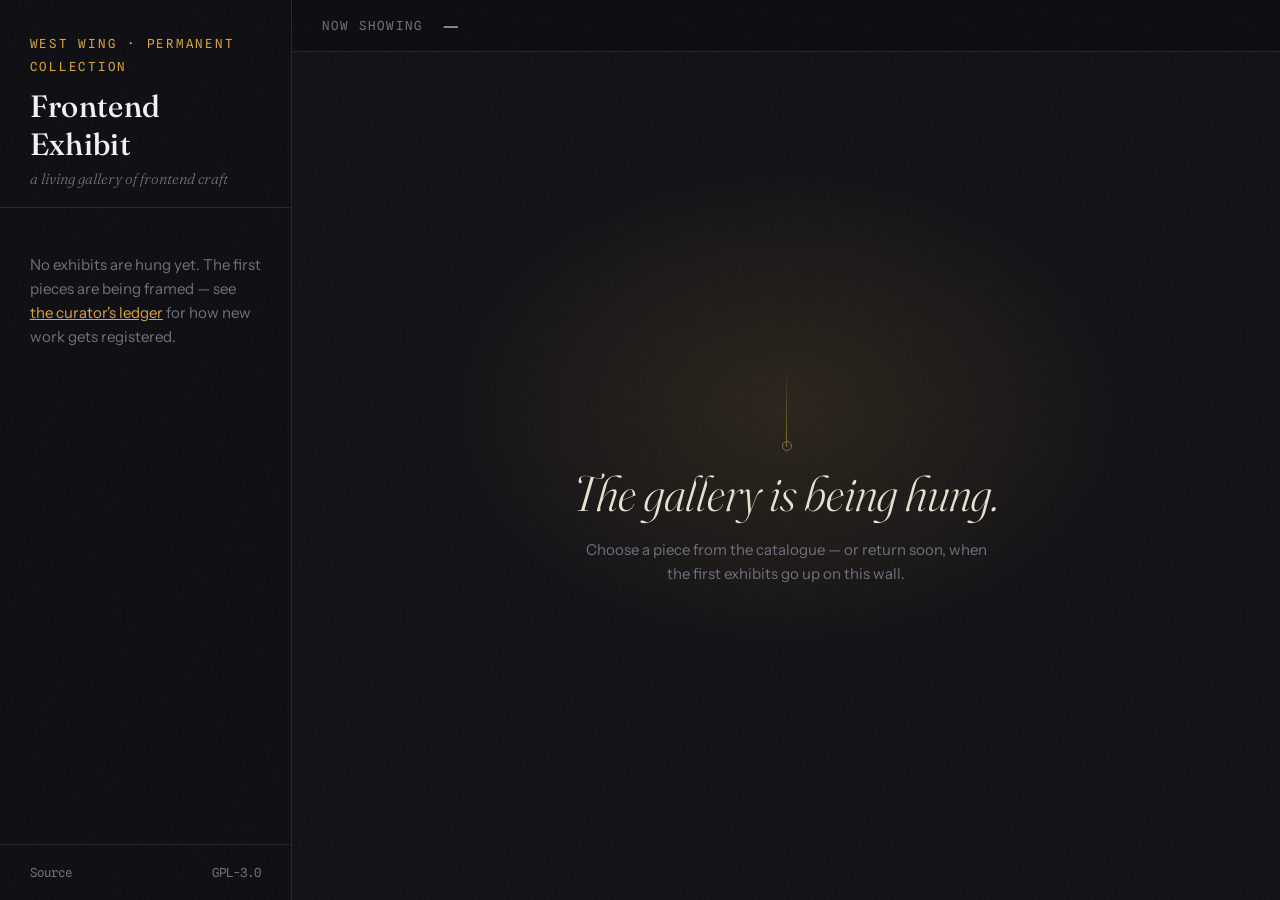
==== index.html @ 6000325e "Add gallery infrastructure, security guardrails, and cinematic Pages hub - GPL-3.0 license (canonica" ====
<!doctype html>
<html lang="en">
<head>
<meta charset="utf-8" />
<meta name="viewport" content="width=device-width, initial-scale=1" />
<meta name="color-scheme" content="dark" />
<title>Frontend Exhibit — the gallery</title>
<meta name="description" content="A living gallery of bleeding-edge frontend craft. Themes, micro-interactions, 3D, typography in motion." />
<link rel="icon" href="data:image/svg+xml,%3Csvg xmlns='http://www.w3.org/2000/svg' viewBox='0 0 32 32'%3E%3Crect width='32' height='32' fill='%230b0b0f'/%3E%3Ctext x='16' y='23' text-anchor='middle' font-family='Georgia,serif' font-size='20' fill='%23d9a441'%3E✦%3C/text%3E%3C/svg%3E" />

<link rel="preconnect" href="https://fonts.googleapis.com" />
<link rel="preconnect" href="https://fonts.gstatic.com" crossorigin />
<link href="https://fonts.googleapis.com/css2?family=Fraunces:opsz,wght@9..144,300;9..144,500;9..144,600&family=Instrument+Sans:wght@400;500;600&family=Spline+Sans+Mono:wght@400;500&display=swap" rel="stylesheet" />
<link rel="stylesheet" href="assets/css/tokens.css" />

<style>
  /* ── Hub palette: the gallery after hours ─────────────── */
  :root {
    --hub-ink: var(--fe-bg);
    --hub-wall: #101014;
    --hub-ledger: #0d0d11;
    --hub-gilt: #d9a441;          /* halogen spotlight */
    --hub-gilt-dim: #8a6a2f;
    --hub-plaque: #c9c9d4;
    --hub-whisper: #6f6f7e;
    --hub-hairline: #232330;

    --font-display: "Fraunces", Georgia, serif;
    --font-body: "Instrument Sans", system-ui, sans-serif;
    --font-catalogue: "Spline Sans Mono", ui-monospace, monospace;

    --ledger-w: 292px;
  }

  * { box-sizing: border-box; }
  html, body { height: 100%; }

  body {
    margin: 0;
    font-family: var(--font-body);
    font-size: var(--fe-text-base);
    color: var(--hub-plaque);
    background: var(--hub-ink);
    overflow: hidden;
  }

  /* Film grain over everything — cinematic, static, cheap */
  body::after {
    content: "";
    position: fixed;
    inset: 0;
    z-index: 60;
    pointer-events: none;
    opacity: 0.05;
    background-image: url("data:image/svg+xml,%3Csvg xmlns='http://www.w3.org/2000/svg' width='140' height='140'%3E%3Cfilter id='n'%3E%3CfeTurbulence type='fractalNoise' baseFrequency='0.9' numOctaves='2'/%3E%3C/filter%3E%3Crect width='140' height='140' filter='url(%23n)'/%3E%3C/svg%3E");
  }

  .hub {
    display: grid;
    grid-template-columns: var(--ledger-w) 1fr;
    height: 100dvh;
  }

  /* ── The curator's ledger (sidebar) ─────────────────────── */
  .ledger {
    display: flex;
    flex-direction: column;
    background: var(--hub-ledger);
    border-right: 1px solid var(--hub-hairline);
    min-height: 0;
  }

  .masthead {
    padding: var(--fe-space-lg) var(--fe-space-lg) var(--fe-space-md);
    border-bottom: 1px solid var(--hub-hairline);
  }

  .masthead .wing {
    font-family: var(--font-catalogue);
    font-size: var(--fe-text-xs);
    letter-spacing: 0.22em;
    text-transform: uppercase;
    color: var(--hub-gilt);
  }

  .masthead h1 {
    margin: 0.35em 0 0.2em;
    font-family: var(--font-display);
    font-weight: 500;
    font-size: var(--fe-text-xl);
    font-variation-settings: "opsz" 60;
    letter-spacing: 0.01em;
    color: #f2f2f6;
  }

  .masthead p {
    margin: 0;
    font-size: var(--fe-text-sm);
    color: var(--hub-whisper);
    font-style: italic;
    font-family: var(--font-display);
    font-weight: 300;
  }

  .catalogue {
    flex: 1;
    overflow-y: auto;
    padding: var(--fe-space-sm) 0;
    scrollbar-width: thin;
    scrollbar-color: var(--hub-hairline) transparent;
  }

  .catalogue ul { list-style: none; margin: 0; padding: 0; }

  .piece {
    display: grid;
    grid-template-columns: auto 1fr;
    gap: var(--fe-space-sm);
    align-items: baseline;
    width: 100%;
    padding: var(--fe-space-sm) var(--fe-space-lg);
    background: none;
    border: 0;
    border-left: 2px solid transparent;
    font: inherit;
    text-align: left;
    color: var(--hub-plaque);
    cursor: pointer;
    text-decoration: none;
    transition: background var(--fe-duration-fast) var(--fe-ease-out),
                border-color var(--fe-duration-fast) var(--fe-ease-out);
  }

  .piece .no {
    font-family: var(--font-catalogue);
    font-size: var(--fe-text-xs);
    color: var(--hub-gilt-dim);
    letter-spacing: 0.08em;
  }

  .piece .title {
    font-weight: 500;
    font-size: var(--fe-text-sm);
    line-height: 1.35;
  }

  .piece .desc {
    grid-column: 2;
    margin-top: 2px;
    font-size: var(--fe-text-xs);
    color: var(--hub-whisper);
    line-height: 1.45;
  }

  .piece:hover { background: rgb(255 255 255 / 0.03); }

  .piece[aria-current="true"] {
    border-left-color: var(--hub-gilt);
    background: linear-gradient(90deg, rgb(217 164 65 / 0.08), transparent 70%);
  }
  .piece[aria-current="true"] .no { color: var(--hub-gilt); }

  .piece:focus-visible {
    outline: 2px solid var(--hub-gilt);
    outline-offset: -2px;
  }

  .catalogue .vacant {
    padding: var(--fe-space-lg);
    font-size: var(--fe-text-sm);
    color: var(--hub-whisper);
    line-height: 1.6;
  }
  .catalogue .vacant a { color: var(--hub-gilt); }

  .colophon {
    padding: var(--fe-space-md) var(--fe-space-lg);
    border-top: 1px solid var(--hub-hairline);
    font-family: var(--font-catalogue);
    font-size: var(--fe-text-xs);
    color: var(--hub-whisper);
    display: flex;
    justify-content: space-between;
    gap: var(--fe-space-sm);
  }
  .colophon a { color: inherit; text-decoration: none; }
  .colophon a:hover, .colophon a:focus-visible { color: var(--hub-gilt); }

  /* ── The stage ───────────────────────────────────────────── */
  .stage {
    position: relative;
    display: flex;
    flex-direction: column;
    min-width: 0;
    background: var(--hub-wall);
  }

  .plaque-bar {
    display: flex;
    align-items: center;
    gap: var(--fe-space-md);
    padding: 0 var(--fe-space-lg);
    height: 52px;
    flex: none;
    border-bottom: 1px solid var(--hub-hairline);
    background: var(--hub-ink);
  }

  .plaque-bar .now-showing {
    font-family: var(--font-catalogue);
    font-size: var(--fe-text-xs);
    letter-spacing: 0.18em;
    text-transform: uppercase;
    color: var(--hub-whisper);
    white-space: nowrap;
  }

  .plaque-bar .current {
    font-family: var(--font-display);
    font-weight: 500;
    font-size: var(--fe-text-base);
    color: #f2f2f6;
    overflow: hidden;
    text-overflow: ellipsis;
    white-space: nowrap;
    flex: 1;
  }

  .plaque-bar .open-full {
    font-size: var(--fe-text-xs);
    font-family: var(--font-catalogue);
    color: var(--hub-gilt);
    text-decoration: none;
    white-space: nowrap;
    border: 1px solid var(--hub-gilt-dim);
    border-radius: var(--fe-radius-sm);
    padding: 0.35em 0.8em;
    transition: background var(--fe-duration-fast) var(--fe-ease-out);
  }
  .open-full:hover, .open-full:focus-visible { background: rgb(217 164 65 / 0.12); }
  .open-full[hidden] { display: none; }

  .viewport {
    position: relative;
    flex: 1;
    min-height: 0;
  }

  .viewport iframe {
    position: absolute;
    inset: 0;
    width: 100%;
    height: 100%;
    border: 0;
    background: var(--hub-wall);
    opacity: 0;
    transition: opacity var(--fe-duration-slow) var(--fe-ease-out);
  }
  .viewport iframe.lit { opacity: 1; }

  /* ── Signature: the bare wall under a breathing spotlight ── */
  .bare-wall {
    position: absolute;
    inset: 0;
    display: grid;
    place-content: center;
    justify-items: center;
    text-align: center;
    padding: var(--fe-space-xl);
    transition: opacity var(--fe-duration-slow) var(--fe-ease-out),
                visibility var(--fe-duration-slow);
  }
  .bare-wall.dimmed { opacity: 0; visibility: hidden; }

  .bare-wall::before {
    content: "";
    position: absolute;
    inset: 0;
    background:
      radial-gradient(ellipse 46% 38% at 50% 42%,
        rgb(217 164 65 / 0.13), rgb(217 164 65 / 0.04) 55%, transparent 75%);
    animation: breathe 7s var(--fe-ease-out) infinite alternate;
    pointer-events: none;
  }

  @keyframes breathe {
    from { opacity: 0.6; transform: scale(0.96); }
    to   { opacity: 1;   transform: scale(1.04); }
  }

  .bare-wall .hook {
    position: relative;
    width: 1px;
    height: clamp(48px, 9vh, 90px);
    background: linear-gradient(to bottom, transparent, var(--hub-gilt-dim));
    margin-bottom: var(--fe-space-md);
  }
  .bare-wall .hook::after {
    content: "";
    position: absolute;
    bottom: -4px;
    left: -3.5px;
    width: 8px;
    height: 8px;
    border-radius: 50%;
    border: 1px solid var(--hub-gilt-dim);
  }

  .bare-wall h2 {
    position: relative;
    margin: 0;
    font-family: var(--font-display);
    font-weight: 300;
    font-style: italic;
    font-size: var(--fe-text-2xl);
    font-variation-settings: "opsz" 100;
    color: #e9e2d2;
    max-width: 18ch;
    line-height: 1.15;
  }

  .bare-wall p {
    position: relative;
    margin: var(--fe-space-sm) 0 0;
    font-size: var(--fe-text-sm);
    color: var(--hub-whisper);
    max-width: 42ch;
    line-height: 1.6;
  }

  /* ── Drawer behaviour on narrow screens ──────────────────── */
  .drawer-toggle {
    display: none;
    background: none;
    border: 1px solid var(--hub-hairline);
    border-radius: var(--fe-radius-sm);
    color: var(--hub-plaque);
    font-family: var(--font-catalogue);
    font-size: var(--fe-text-xs);
    letter-spacing: 0.12em;
    padding: 0.4em 0.75em;
    cursor: pointer;
  }
  .drawer-toggle:focus-visible { outline: 2px solid var(--hub-gilt); }

  .scrim { display: none; }

  @media (max-width: 860px) {
    .hub { grid-template-columns: 1fr; }

    .ledger {
      position: fixed;
      inset: 0 22% 0 0;
      z-index: 50;
      transform: translateX(-102%);
      transition: transform var(--fe-duration-base) var(--fe-ease-out);
      box-shadow: var(--fe-shadow-card);
    }
    .hub.ledger-open .ledger { transform: none; }

    .drawer-toggle { display: inline-block; }

    .scrim {
      display: block;
      position: fixed;
      inset: 0;
      z-index: 40;
      background: rgb(0 0 0 / 0.55);
      opacity: 0;
      pointer-events: none;
      transition: opacity var(--fe-duration-base) var(--fe-ease-out);
    }
    .hub.ledger-open .scrim { opacity: 1; pointer-events: auto; }
  }

  @media (prefers-reduced-motion: reduce) {
    .bare-wall::before { animation: none; }
  }
</style>
</head>

<body>
<div class="hub" id="hub">

  <aside class="ledger" id="ledger" aria-label="Exhibit catalogue">
    <header class="masthead">
      <span class="wing">West wing · Permanent collection</span>
      <h1>Frontend Exhibit</h1>
      <p>a living gallery of frontend craft</p>
    </header>

    <nav class="catalogue" aria-label="Exhibits">
      <ul id="catalogue-list"></ul>
      <div class="vacant" id="vacant-note" hidden>
        No exhibits are hung yet. The first pieces are being framed —
        see <a href="exhibits-manifest.json">the curator's ledger</a> for
        how new work gets registered.
      </div>
    </nav>

    <footer class="colophon">
      <a href="https://github.com/fOuttaMyPaint/Frontend-Exhibit">Source</a>
      <span>GPL-3.0</span>
    </footer>
  </aside>

  <div class="scrim" id="scrim" aria-hidden="true"></div>

  <main class="stage">
    <div class="plaque-bar">
      <button class="drawer-toggle" id="drawer-toggle"
              aria-expanded="false" aria-controls="ledger">Catalogue</button>
      <span class="now-showing">Now showing</span>
      <span class="current" id="current-title">—</span>
      <a class="open-full" id="open-full" target="_blank" rel="noopener" hidden>
        Open full screen ↗
      </a>
    </div>

    <div class="viewport">
      <section class="bare-wall" id="bare-wall" aria-live="polite">
        <span class="hook" aria-hidden="true"></span>
        <h2>The gallery is being hung.</h2>
        <p>Choose a piece from the catalogue — or return soon, when the
           first exhibits go up on this wall.</p>
      </section>
      <iframe id="stage-frame" title="Exhibit viewer"
              loading="lazy"
              sandbox="allow-scripts allow-same-origin allow-popups"></iframe>
    </div>
  </main>

</div>

<script type="module">
  import { loadExhibits } from "./assets/js/manifest-loader.js";

  const hub = document.getElementById("hub");
  const list = document.getElementById("catalogue-list");
  const vacantNote = document.getElementById("vacant-note");
  const frame = document.getElementById("stage-frame");
  const bareWall = document.getElementById("bare-wall");
  const currentTitle = document.getElementById("current-title");
  const openFull = document.getElementById("open-full");
  const drawerToggle = document.getElementById("drawer-toggle");
  const scrim = document.getElementById("scrim");

  const includeDrafts = new URLSearchParams(location.search).has("drafts");
  let exhibits = [];

  function slugFromHash() {
    const m = location.hash.match(/^#\/([a-z0-9-]+)$/);
    return m ? m[1] : null;
  }

  function setDrawer(open) {
    hub.classList.toggle("ledger-open", open);
    drawerToggle.setAttribute("aria-expanded", String(open));
  }

  function hang(exhibit) {
    for (const btn of list.querySelectorAll(".piece")) {
      btn.setAttribute("aria-current", String(btn.dataset.slug === exhibit.slug));
    }
    currentTitle.textContent = exhibit.title;
    openFull.href = exhibit.entry;
    openFull.hidden = false;

    frame.classList.remove("lit");
    bareWall.classList.add("dimmed");
    frame.addEventListener("load", () => frame.classList.add("lit"), { once: true });
    frame.src = exhibit.entry;

    document.title = `${exhibit.title} — Frontend Exhibit`;
    setDrawer(false);
  }

  function showBareWall() {
    for (const btn of list.querySelectorAll(".piece")) {
      btn.setAttribute("aria-current", "false");
    }
    currentTitle.textContent = "—";
    openFull.hidden = true;
    frame.classList.remove("lit");
    frame.removeAttribute("src");
    bareWall.classList.remove("dimmed");
    document.title = "Frontend Exhibit — the gallery";
  }

  function route() {
    const slug = slugFromHash();
    const exhibit = exhibits.find((e) => e.slug === slug);
    if (exhibit) hang(exhibit);
    else showBareWall();
  }

  function renderCatalogue() {
    list.textContent = "";
    exhibits.forEach((exhibit, i) => {
      const li = document.createElement("li");
      const btn = document.createElement("a");
      btn.className = "piece";
      btn.href = `#/${exhibit.slug}`;
      btn.dataset.slug = exhibit.slug;
      btn.setAttribute("aria-current", "false");

      const no = document.createElement("span");
      no.className = "no";
      no.textContent = `No. ${String(i + 1).padStart(3, "0")}`;

      const title = document.createElement("span");
      title.className = "title";
      title.textContent = exhibit.title;

      btn.append(no, title);

      if (exhibit.description) {
        const desc = document.createElement("span");
        desc.className = "desc";
        desc.textContent = exhibit.description;
        btn.append(desc);
      }

      li.append(btn);
      list.append(li);
    });
    vacantNote.hidden = exhibits.length > 0;
  }

  drawerToggle.addEventListener("click", () =>
    setDrawer(!hub.classList.contains("ledger-open")));
  scrim.addEventListener("click", () => setDrawer(false));
  addEventListener("keydown", (e) => {
    if (e.key === "Escape") setDrawer(false);
  });
  addEventListener("hashchange", route);

  try {
    exhibits = await loadExhibits({ includeDrafts });
  } catch (err) {
    console.error("Could not read the exhibit manifest:", err);
    vacantNote.innerHTML =
      "The catalogue could not be read. Serve this site over HTTP " +
      "(<code>npx serve .</code>) — the manifest can't be fetched from <code>file://</code>.";
  }

  renderCatalogue();
  route();
</script>
</body>
</html>
---- assets/css/tokens.css ----
/* ============================================================
   Frontend Exhibit — global design tokens
   Shared baseline consumed by the hub and all exhibits.
   Exhibits may READ these custom properties, never redefine
   them at :root — scope overrides to your exhibit's container.
   ============================================================ */

:root {
  /* Color — dark-first gallery palette */
  --fe-bg: #0b0b0f;
  --fe-surface: #14141b;
  --fe-surface-raised: #1d1d27;
  --fe-text: #ececf1;
  --fe-text-muted: #9a9aa8;
  --fe-accent: #7c5cff;
  --fe-accent-hot: #ff4d6d;
  --fe-line: #2a2a36;

  /* Fluid type scale (clamp: min, preferred, max) */
  --fe-text-xs: clamp(0.69rem, 0.66rem + 0.15vw, 0.78rem);
  --fe-text-sm: clamp(0.83rem, 0.79rem + 0.2vw, 0.94rem);
  --fe-text-base: clamp(1rem, 0.94rem + 0.3vw, 1.19rem);
  --fe-text-lg: clamp(1.2rem, 1.1rem + 0.5vw, 1.5rem);
  --fe-text-xl: clamp(1.44rem, 1.28rem + 0.8vw, 1.95rem);
  --fe-text-2xl: clamp(2.07rem, 1.73rem + 1.7vw, 3.16rem);
  --fe-text-display: clamp(2.99rem, 2.3rem + 3.4vw, 5.2rem);

  /* Fluid spacing scale */
  --fe-space-2xs: clamp(0.25rem, 0.23rem + 0.1vw, 0.31rem);
  --fe-space-xs: clamp(0.5rem, 0.46rem + 0.2vw, 0.63rem);
  --fe-space-sm: clamp(0.75rem, 0.69rem + 0.3vw, 0.94rem);
  --fe-space-md: clamp(1rem, 0.92rem + 0.4vw, 1.25rem);
  --fe-space-lg: clamp(1.5rem, 1.38rem + 0.6vw, 1.88rem);
  --fe-space-xl: clamp(2.25rem, 2.07rem + 0.9vw, 2.81rem);
  --fe-space-2xl: clamp(3.38rem, 3.11rem + 1.35vw, 4.22rem);

  /* Motion */
  --fe-ease-out: cubic-bezier(0.22, 1, 0.36, 1);
  --fe-ease-spring: cubic-bezier(0.34, 1.56, 0.64, 1);
  --fe-duration-fast: 150ms;
  --fe-duration-base: 300ms;
  --fe-duration-slow: 600ms;

  /* Radii & elevation */
  --fe-radius-sm: 6px;
  --fe-radius-md: 12px;
  --fe-radius-lg: 20px;
  --fe-shadow-card: 0 8px 30px rgb(0 0 0 / 0.35);
}

@media (prefers-reduced-motion: reduce) {
  :root {
    --fe-duration-fast: 0ms;
    --fe-duration-base: 0ms;
    --fe-duration-slow: 0ms;
  }
}
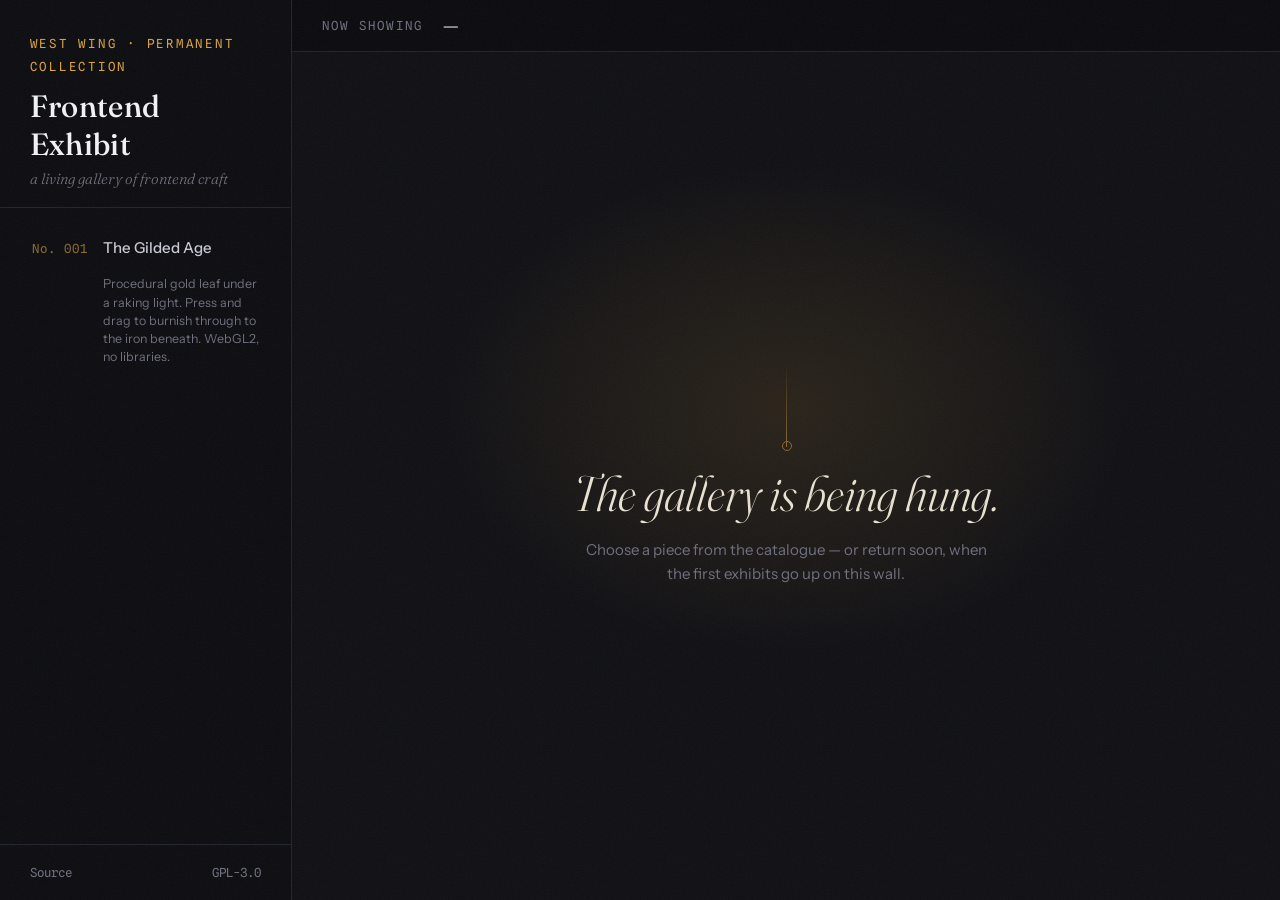
==== commit 4e2169fb: "Fix hub self-nesting from exhibit links, document exhibit 001 The exhibit's catalogue link navigated" ====
--- a/index.html
+++ b/index.html
@@ -399,7 +399,7 @@
     </nav>
 
     <footer class="colophon">
-      <a href="https://github.com/fOuttaMyPaint/Frontend-Exhibit">Source</a>
+      <a href="https://github.com/TMHSDigital/Frontend-Exhibit">Source</a>
       <span>GPL-3.0</span>
     </footer>
   </aside>
@@ -426,7 +426,7 @@
       </section>
       <iframe id="stage-frame" title="Exhibit viewer"
               loading="lazy"
-              sandbox="allow-scripts allow-same-origin allow-popups"></iframe>
+              sandbox="allow-scripts allow-same-origin allow-popups allow-top-navigation-by-user-activation"></iframe>
     </div>
   </main>
 
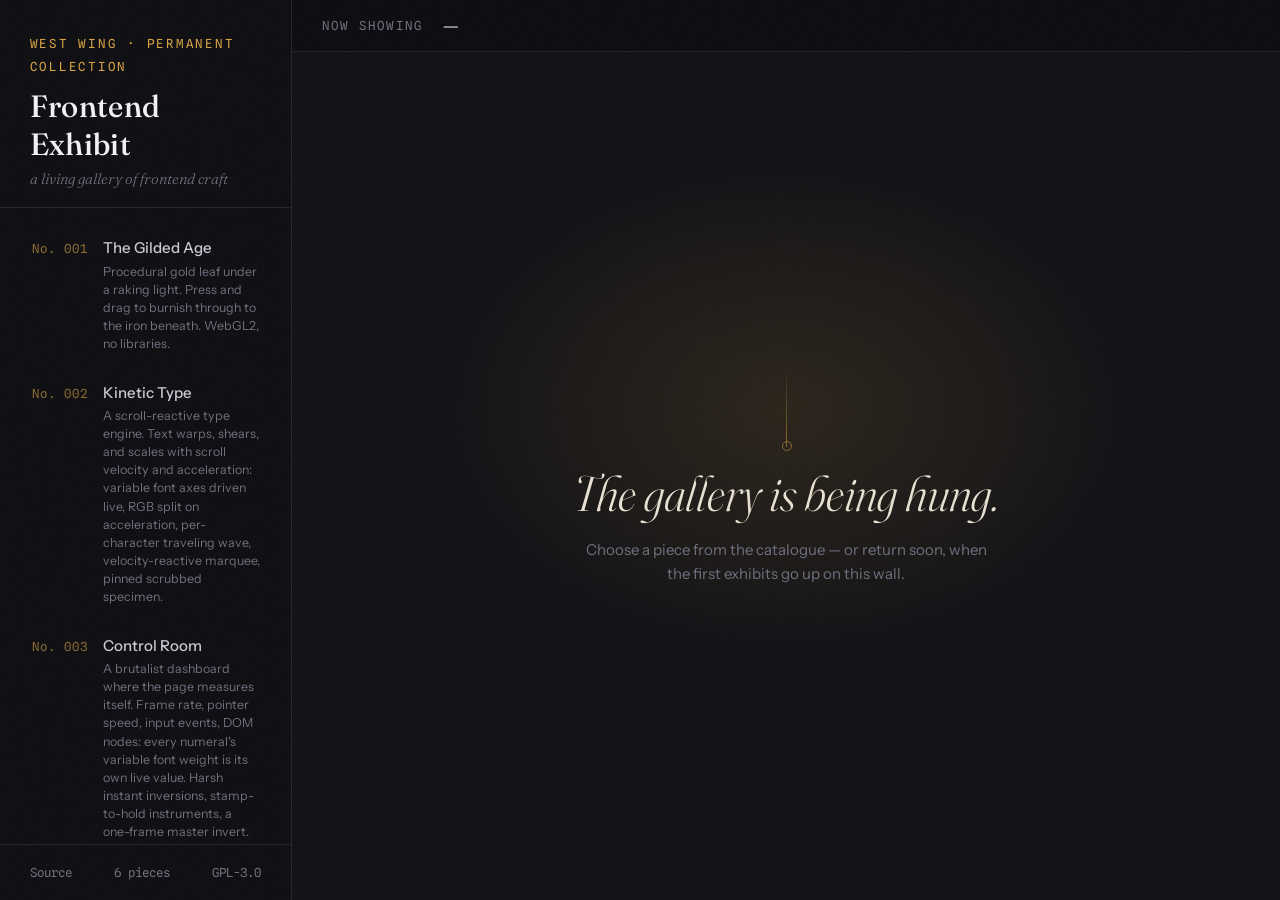
==== commit 4d742d85: "Polish the hub: social cards, accents, and navigation Added Open Graph and Twitter card metadata wit" ====
--- a/index.html
+++ b/index.html
@@ -6,6 +6,21 @@
 <meta name="color-scheme" content="dark" />
 <title>Frontend Exhibit — the gallery</title>
 <meta name="description" content="A living gallery of bleeding-edge frontend craft. Themes, micro-interactions, 3D, typography in motion." />
+<meta name="theme-color" content="#0b0b0f" />
+<link rel="canonical" href="https://tmhsdigital.github.io/Frontend-Exhibit/" />
+<meta property="og:type" content="website" />
+<meta property="og:title" content="Frontend Exhibit — the gallery" />
+<meta property="og:description" content="A living gallery of bleeding-edge frontend craft. Themes, micro-interactions, 3D, typography in motion." />
+<meta property="og:url" content="https://tmhsdigital.github.io/Frontend-Exhibit/" />
+<meta property="og:site_name" content="Frontend Exhibit" />
+<meta property="og:image" content="https://tmhsdigital.github.io/Frontend-Exhibit/assets/og/og-image.png" />
+<meta property="og:image:width" content="1200" />
+<meta property="og:image:height" content="630" />
+<meta property="og:image:alt" content="Frontend Exhibit — a living gallery of frontend craft" />
+<meta name="twitter:card" content="summary_large_image" />
+<meta name="twitter:title" content="Frontend Exhibit — the gallery" />
+<meta name="twitter:description" content="A living gallery of bleeding-edge frontend craft. Themes, micro-interactions, 3D, typography in motion." />
+<meta name="twitter:image" content="https://tmhsdigital.github.io/Frontend-Exhibit/assets/og/og-image.png" />
 <link rel="icon" href="data:image/svg+xml,%3Csvg xmlns='http://www.w3.org/2000/svg' viewBox='0 0 32 32'%3E%3Crect width='32' height='32' fill='%230b0b0f'/%3E%3Ctext x='16' y='23' text-anchor='middle' font-family='Georgia,serif' font-size='20' fill='%23d9a441'%3E✦%3C/text%3E%3C/svg%3E" />
 
 <link rel="preconnect" href="https://fonts.googleapis.com" />
@@ -21,6 +36,7 @@
     --hub-ledger: #0d0d11;
     --hub-gilt: #d9a441;          /* halogen spotlight */
     --hub-gilt-dim: #8a6a2f;
+    --hub-accent: var(--hub-gilt); /* re-tinted per exhibit from the manifest */
     --hub-plaque: #c9c9d4;
     --hub-whisper: #6f6f7e;
     --hub-hairline: #232330;
@@ -115,7 +131,7 @@
   .piece {
     display: grid;
     grid-template-columns: auto 1fr;
-    gap: var(--fe-space-sm);
+    gap: 2px var(--fe-space-sm);
     align-items: baseline;
     width: 100%;
     padding: var(--fe-space-sm) var(--fe-space-lg);
@@ -155,10 +171,11 @@
   .piece:hover { background: rgb(255 255 255 / 0.03); }
 
   .piece[aria-current="true"] {
-    border-left-color: var(--hub-gilt);
-    background: linear-gradient(90deg, rgb(217 164 65 / 0.08), transparent 70%);
-  }
-  .piece[aria-current="true"] .no { color: var(--hub-gilt); }
+    border-left-color: var(--hub-accent);
+    background: linear-gradient(90deg,
+      color-mix(in srgb, var(--hub-accent) 7%, transparent), transparent 70%);
+  }
+  .piece[aria-current="true"] .no { color: var(--hub-accent); }
 
   .piece:focus-visible {
     outline: 2px solid var(--hub-gilt);
@@ -239,6 +256,23 @@
   }
   .open-full:hover, .open-full:focus-visible { background: rgb(217 164 65 / 0.12); }
   .open-full[hidden] { display: none; }
+
+  .step {
+    background: none;
+    border: 1px solid var(--hub-hairline);
+    border-radius: var(--fe-radius-sm);
+    color: var(--hub-plaque);
+    font-family: var(--font-catalogue);
+    font-size: var(--fe-text-xs);
+    padding: 0.35em 0.7em;
+    cursor: pointer;
+    white-space: nowrap;
+    transition: border-color var(--fe-duration-fast) var(--fe-ease-out),
+                color var(--fe-duration-fast) var(--fe-ease-out);
+  }
+  .step:hover, .step:focus-visible { border-color: var(--hub-gilt-dim); color: var(--hub-gilt); }
+  .step:focus-visible { outline: 2px solid var(--hub-gilt); outline-offset: 1px; }
+  .step[hidden] { display: none; }
 
   .viewport {
     position: relative;
@@ -375,6 +409,7 @@
 
   @media (prefers-reduced-motion: reduce) {
     .bare-wall::before { animation: none; }
+    .viewport iframe, .bare-wall, .ledger, .scrim { transition: none; }
   }
 </style>
 </head>
@@ -390,6 +425,13 @@
     </header>
 
     <nav class="catalogue" aria-label="Exhibits">
+      <noscript>
+        <div class="vacant">
+          The catalogue needs JavaScript to read the exhibit registry.
+          Enable it, or browse the pieces directly in the
+          <a href="https://github.com/TMHSDigital/Frontend-Exhibit/tree/main/exhibits">repository</a>.
+        </div>
+      </noscript>
       <ul id="catalogue-list"></ul>
       <div class="vacant" id="vacant-note" hidden>
         No exhibits are hung yet. The first pieces are being framed —
@@ -400,6 +442,7 @@
 
     <footer class="colophon">
       <a href="https://github.com/TMHSDigital/Frontend-Exhibit">Source</a>
+      <span id="piece-count"></span>
       <span>GPL-3.0</span>
     </footer>
   </aside>
@@ -412,6 +455,10 @@
               aria-expanded="false" aria-controls="ledger">Catalogue</button>
       <span class="now-showing">Now showing</span>
       <span class="current" id="current-title">—</span>
+      <button class="step" id="prev-piece" hidden title="Previous exhibit (left arrow)"
+              aria-label="Previous exhibit">←</button>
+      <button class="step" id="next-piece" hidden title="Next exhibit (right arrow)"
+              aria-label="Next exhibit">→</button>
       <a class="open-full" id="open-full" target="_blank" rel="noopener" hidden>
         Open full screen ↗
       </a>
@@ -444,6 +491,11 @@
   const openFull = document.getElementById("open-full");
   const drawerToggle = document.getElementById("drawer-toggle");
   const scrim = document.getElementById("scrim");
+  const prevPiece = document.getElementById("prev-piece");
+  const nextPiece = document.getElementById("next-piece");
+  const pieceCount = document.getElementById("piece-count");
+
+  const DEFAULT_ACCENT = "#d9a441";
 
   const includeDrafts = new URLSearchParams(location.search).has("drafts");
   let exhibits = [];
@@ -465,6 +517,11 @@
     currentTitle.textContent = exhibit.title;
     openFull.href = exhibit.entry;
     openFull.hidden = false;
+    prevPiece.hidden = nextPiece.hidden = exhibits.length < 2;
+
+    const accent = /^#[0-9a-fA-F]{6}$/.test(exhibit.accentColor ?? "")
+      ? exhibit.accentColor : DEFAULT_ACCENT;
+    document.documentElement.style.setProperty("--hub-accent", accent);
 
     frame.classList.remove("lit");
     bareWall.classList.add("dimmed");
@@ -481,6 +538,8 @@
     }
     currentTitle.textContent = "—";
     openFull.hidden = true;
+    prevPiece.hidden = nextPiece.hidden = true;
+    document.documentElement.style.removeProperty("--hub-accent");
     frame.classList.remove("lit");
     frame.removeAttribute("src");
     bareWall.classList.remove("dimmed");
@@ -525,13 +584,31 @@
       list.append(li);
     });
     vacantNote.hidden = exhibits.length > 0;
+    pieceCount.textContent = exhibits.length
+      ? `${exhibits.length} piece${exhibits.length === 1 ? "" : "s"}`
+      : "";
+  }
+
+  function step(offset) {
+    if (!exhibits.length) return;
+    const slug = slugFromHash();
+    const at = exhibits.findIndex((e) => e.slug === slug);
+    const next = at === -1
+      ? (offset > 0 ? 0 : exhibits.length - 1)
+      : (at + offset + exhibits.length) % exhibits.length;
+    location.hash = `#/${exhibits[next].slug}`;
   }
 
   drawerToggle.addEventListener("click", () =>
     setDrawer(!hub.classList.contains("ledger-open")));
   scrim.addEventListener("click", () => setDrawer(false));
+  prevPiece.addEventListener("click", () => step(-1));
+  nextPiece.addEventListener("click", () => step(1));
   addEventListener("keydown", (e) => {
     if (e.key === "Escape") setDrawer(false);
+    if (e.altKey || e.ctrlKey || e.metaKey) return;
+    if (e.key === "ArrowLeft") step(-1);
+    if (e.key === "ArrowRight") step(1);
   });
   addEventListener("hashchange", route);
 
